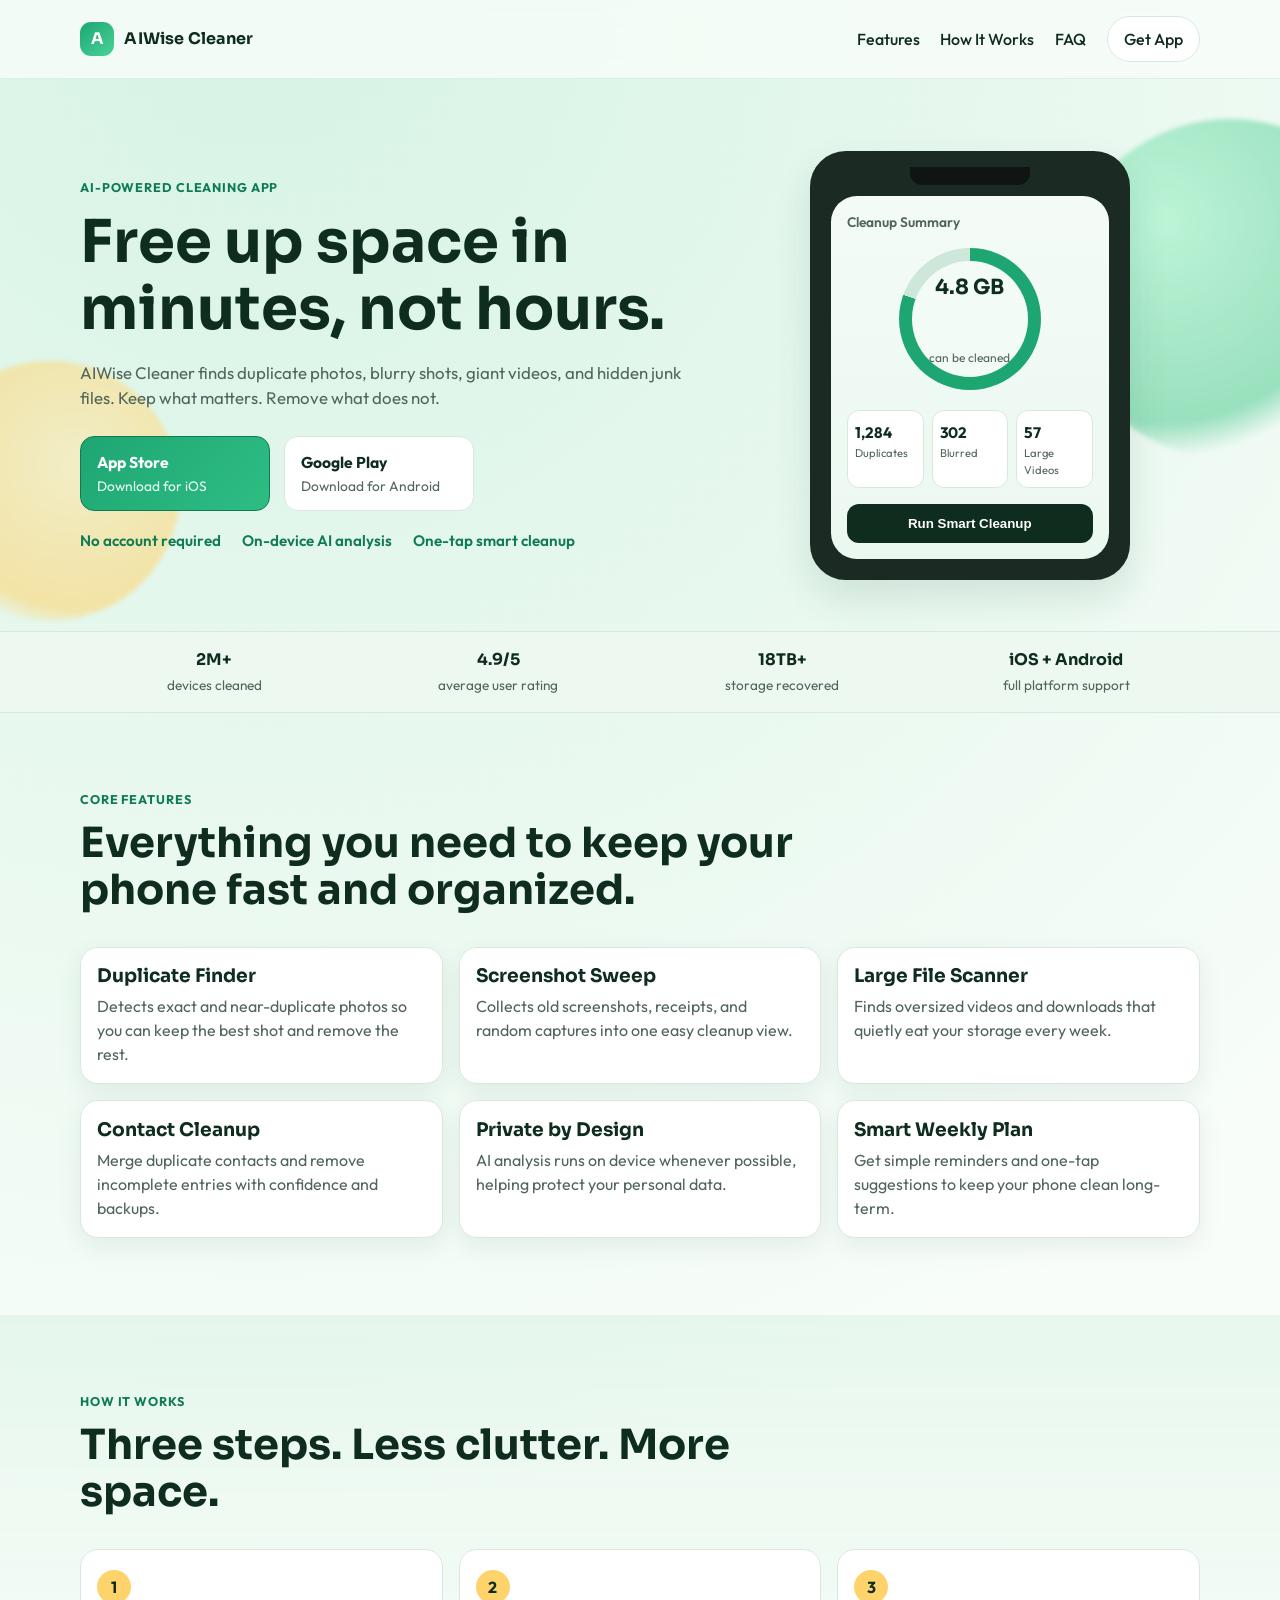
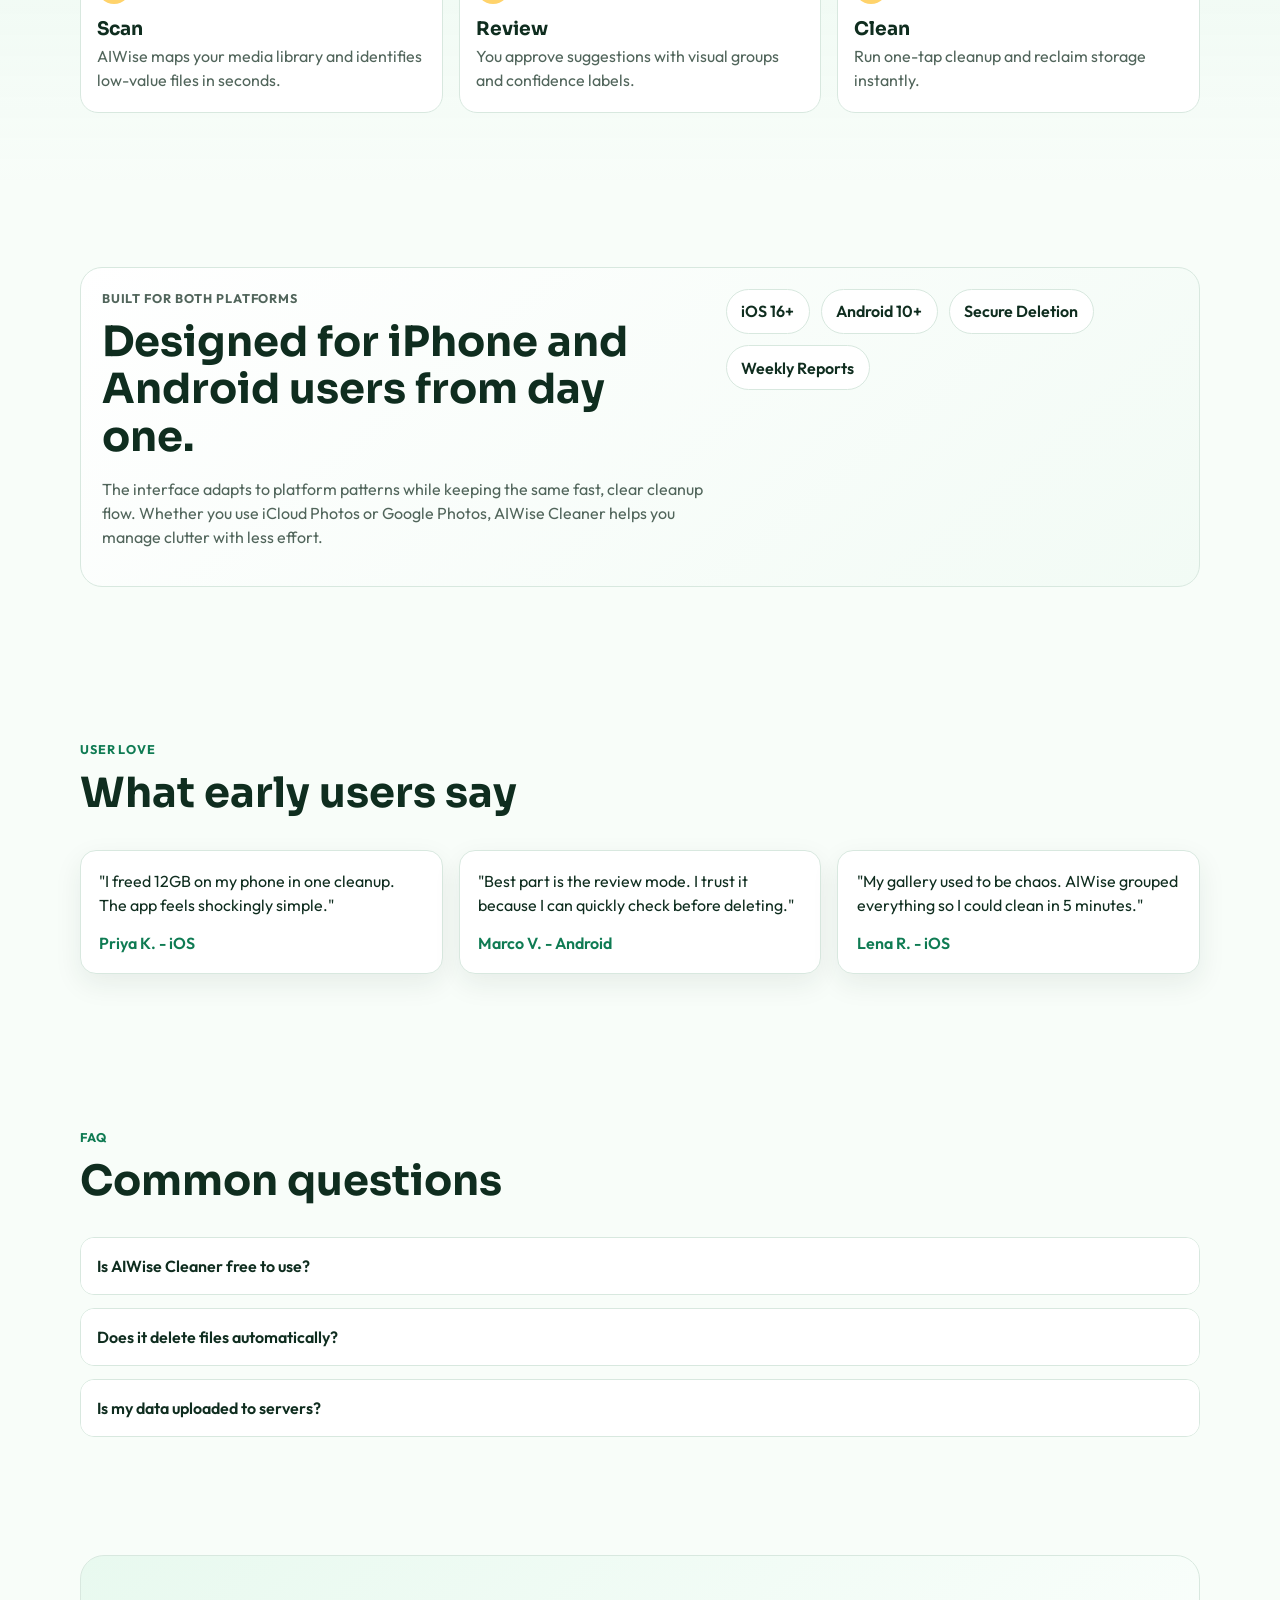
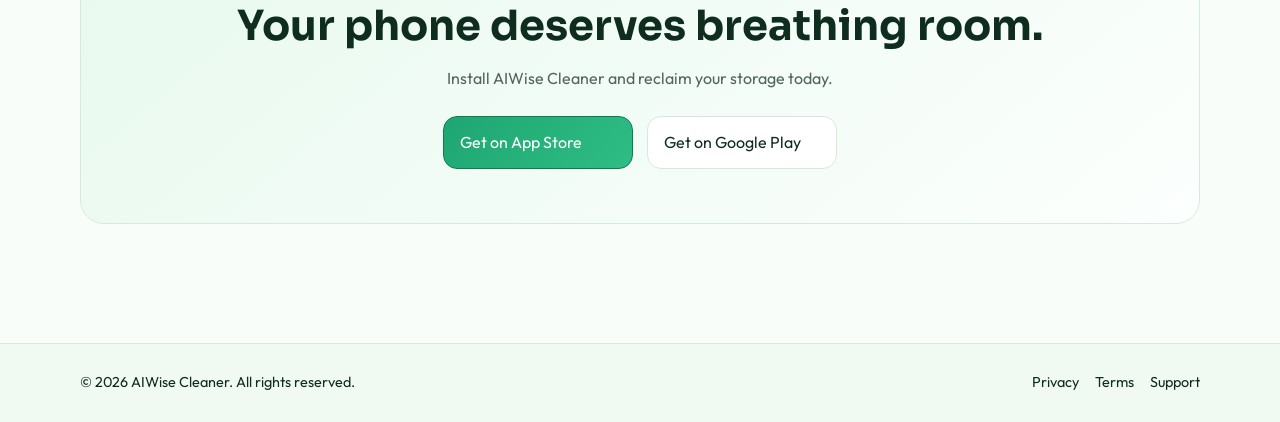
==== AIWiseCleaner/index.html @ 93de1e72 "Create path index.html" ====
<!doctype html>
<html lang="en">
  <head>
    <meta charset="UTF-8" />
    <meta name="viewport" content="width=device-width, initial-scale=1.0" />
    <title>AIWise Cleaner | Smart Phone Cleanup for iOS and Android</title>
    <meta
      name="description"
      content="AIWise Cleaner removes duplicates, clears junk, and organizes your gallery with private on-device AI for iOS and Android."
    />
    <meta property="og:title" content="AIWise Cleaner" />
    <meta
      property="og:description"
      content="Smart, private, one-tap cleanup for iOS and Android."
    />
    <meta property="og:type" content="website" />
    <link rel="preconnect" href="https://fonts.googleapis.com" />
    <link rel="preconnect" href="https://fonts.gstatic.com" crossorigin />
    <link
      href="https://fonts.googleapis.com/css2?family=Outfit:wght@300;400;500;600;700;800&family=Sora:wght@500;600;700&display=swap"
      rel="stylesheet"
    />
    <link rel="stylesheet" href="../styles.css" />
  </head>
  <body>
    <div class="page-noise"></div>

    <header class="site-header">
      <div class="container nav-wrap">
        <a class="brand" href="#home" aria-label="AIWise Cleaner home">
          <span class="brand-mark">A</span>
          <span class="brand-text">AIWise Cleaner</span>
        </a>

        <button class="menu-toggle" aria-expanded="false" aria-controls="site-nav">
          <span></span>
          <span></span>
          <span></span>
        </button>

        <nav id="site-nav" class="site-nav">
          <a href="#features">Features</a>
          <a href="#how">How It Works</a>
          <a href="#faq">FAQ</a>
          <a class="nav-cta" href="#download">Get App</a>
        </nav>
      </div>
    </header>

    <main id="home">
      <section class="hero">
        <div class="hero-bg-shape hero-bg-shape-1"></div>
        <div class="hero-bg-shape hero-bg-shape-2"></div>

        <div class="container hero-grid">
          <div class="hero-copy reveal">
            <p class="eyebrow">AI-POWERED CLEANING APP</p>
            <h1>Free up space in minutes, not hours.</h1>
            <p class="hero-sub">
              AIWise Cleaner finds duplicate photos, blurry shots, giant videos, and hidden junk files.
              Keep what matters. Remove what does not.
            </p>
            <div class="hero-actions" id="download">
              <a class="store-badge primary" href="#" aria-label="Download AIWise Cleaner on the App Store">
                <strong>App Store</strong>
                <span>Download for iOS</span>
              </a>
              <a class="store-badge" href="#" aria-label="Get AIWise Cleaner on Google Play">
                <strong>Google Play</strong>
                <span>Download for Android</span>
              </a>
            </div>
            <ul class="quick-points">
              <li>No account required</li>
              <li>On-device AI analysis</li>
              <li>One-tap smart cleanup</li>
            </ul>
          </div>

          <div class="hero-panel reveal delay-1">
            <div class="phone-mock">
              <div class="phone-notch"></div>
              <div class="phone-screen">
                <p class="screen-title">Cleanup Summary</p>
                <div class="meter-wrap">
                  <div class="meter-ring">
                    <span>4.8 GB</span>
                    <small>can be cleaned</small>
                  </div>
                </div>
                <div class="screen-stats">
                  <div>
                    <strong>1,284</strong>
                    <span>Duplicates</span>
                  </div>
                  <div>
                    <strong>302</strong>
                    <span>Blurred</span>
                  </div>
                  <div>
                    <strong>57</strong>
                    <span>Large Videos</span>
                  </div>
                </div>
                <button class="screen-button">Run Smart Cleanup</button>
              </div>
            </div>
          </div>
        </div>
      </section>

      <section class="proof strip reveal">
        <div class="container proof-grid">
          <article>
            <strong>2M+</strong>
            <span>devices cleaned</span>
          </article>
          <article>
            <strong>4.9/5</strong>
            <span>average user rating</span>
          </article>
          <article>
            <strong>18TB+</strong>
            <span>storage recovered</span>
          </article>
          <article>
            <strong>iOS + Android</strong>
            <span>full platform support</span>
          </article>
        </div>
      </section>

      <section class="features section" id="features">
        <div class="container">
          <div class="section-head reveal">
            <p class="eyebrow">CORE FEATURES</p>
            <h2>Everything you need to keep your phone fast and organized.</h2>
          </div>

          <div class="feature-grid">
            <article class="feature-card reveal">
              <h3>Duplicate Finder</h3>
              <p>Detects exact and near-duplicate photos so you can keep the best shot and remove the rest.</p>
            </article>
            <article class="feature-card reveal delay-1">
              <h3>Screenshot Sweep</h3>
              <p>Collects old screenshots, receipts, and random captures into one easy cleanup view.</p>
            </article>
            <article class="feature-card reveal delay-2">
              <h3>Large File Scanner</h3>
              <p>Finds oversized videos and downloads that quietly eat your storage every week.</p>
            </article>
            <article class="feature-card reveal">
              <h3>Contact Cleanup</h3>
              <p>Merge duplicate contacts and remove incomplete entries with confidence and backups.</p>
            </article>
            <article class="feature-card reveal delay-1">
              <h3>Private by Design</h3>
              <p>AI analysis runs on device whenever possible, helping protect your personal data.</p>
            </article>
            <article class="feature-card reveal delay-2">
              <h3>Smart Weekly Plan</h3>
              <p>Get simple reminders and one-tap suggestions to keep your phone clean long-term.</p>
            </article>
          </div>
        </div>
      </section>

      <section class="how section" id="how">
        <div class="container">
          <div class="section-head reveal">
            <p class="eyebrow">HOW IT WORKS</p>
            <h2>Three steps. Less clutter. More space.</h2>
          </div>

          <div class="steps">
            <article class="step reveal">
              <span class="step-num">1</span>
              <h3>Scan</h3>
              <p>AIWise maps your media library and identifies low-value files in seconds.</p>
            </article>
            <article class="step reveal delay-1">
              <span class="step-num">2</span>
              <h3>Review</h3>
              <p>You approve suggestions with visual groups and confidence labels.</p>
            </article>
            <article class="step reveal delay-2">
              <span class="step-num">3</span>
              <h3>Clean</h3>
              <p>Run one-tap cleanup and reclaim storage instantly.</p>
            </article>
          </div>
        </div>
      </section>

      <section class="platform section">
        <div class="container platform-wrap reveal">
          <div>
            <p class="eyebrow">BUILT FOR BOTH PLATFORMS</p>
            <h2>Designed for iPhone and Android users from day one.</h2>
            <p>
              The interface adapts to platform patterns while keeping the same fast, clear cleanup flow.
              Whether you use iCloud Photos or Google Photos, AIWise Cleaner helps you manage clutter with less effort.
            </p>
          </div>
          <div class="platform-chips">
            <span>iOS 16+</span>
            <span>Android 10+</span>
            <span>Secure Deletion</span>
            <span>Weekly Reports</span>
          </div>
        </div>
      </section>

      <section class="testimonials section">
        <div class="container">
          <div class="section-head reveal">
            <p class="eyebrow">USER LOVE</p>
            <h2>What early users say</h2>
          </div>

          <div class="quote-grid">
            <blockquote class="quote reveal">
              "I freed 12GB on my phone in one cleanup. The app feels shockingly simple."
              <cite>Priya K. - iOS</cite>
            </blockquote>
            <blockquote class="quote reveal delay-1">
              "Best part is the review mode. I trust it because I can quickly check before deleting."
              <cite>Marco V. - Android</cite>
            </blockquote>
            <blockquote class="quote reveal delay-2">
              "My gallery used to be chaos. AIWise grouped everything so I could clean in 5 minutes."
              <cite>Lena R. - iOS</cite>
            </blockquote>
          </div>
        </div>
      </section>

      <section class="faq section" id="faq">
        <div class="container">
          <div class="section-head reveal">
            <p class="eyebrow">FAQ</p>
            <h2>Common questions</h2>
          </div>

          <div class="faq-list">
            <article class="faq-item reveal">
              <button class="faq-question" aria-expanded="false">
                Is AIWise Cleaner free to use?
              </button>
              <div class="faq-answer">
                <p>
                  Yes. Core cleanup tools are free. Advanced automation and weekly reports can be offered as premium features.
                </p>
              </div>
            </article>

            <article class="faq-item reveal delay-1">
              <button class="faq-question" aria-expanded="false">
                Does it delete files automatically?
              </button>
              <div class="faq-answer">
                <p>
                  No. You always review suggestions first, then confirm what to remove.
                </p>
              </div>
            </article>

            <article class="faq-item reveal delay-2">
              <button class="faq-question" aria-expanded="false">
                Is my data uploaded to servers?
              </button>
              <div class="faq-answer">
                <p>
                  AIWise Cleaner prioritizes on-device analysis and minimal data transfer wherever possible.
                </p>
              </div>
            </article>
          </div>
        </div>
      </section>

      <section class="final-cta section">
        <div class="container cta-wrap reveal">
          <h2>Your phone deserves breathing room.</h2>
          <p>Install AIWise Cleaner and reclaim your storage today.</p>
          <div class="hero-actions">
            <a class="store-badge primary" href="#">Get on App Store</a>
            <a class="store-badge" href="#">Get on Google Play</a>
          </div>
        </div>
      </section>
    </main>

    <footer class="site-footer">
      <div class="container footer-wrap">
        <span>© <span id="year"></span> AIWise Cleaner. All rights reserved.</span>
        <nav>
          <a href="#">Privacy</a>
          <a href="#">Terms</a>
          <a href="#faq">Support</a>
        </nav>
      </div>
    </footer>

    <script src="../script.js"></script>
  </body>
</html>
---- styles.css ----
:root {
  --bg: #f8fdf9;
  --bg-soft: #edf8f1;
  --ink: #0f2d1f;
  --muted: #51655b;
  --brand: #1ea672;
  --brand-dark: #0f7b53;
  --accent: #ffd36b;
  --line: #d8e8df;
  --card: #ffffff;
  --shadow: 0 18px 38px rgba(19, 72, 48, 0.12);
}

* {
  box-sizing: border-box;
}

html,
body {
  margin: 0;
  padding: 0;
}

body {
  font-family: "Outfit", -apple-system, BlinkMacSystemFont, "Segoe UI", sans-serif;
  background: radial-gradient(circle at 20% 0%, #d6f3e4 0%, var(--bg) 40%), var(--bg);
  color: var(--ink);
  line-height: 1.5;
}

.page-noise {
  position: fixed;
  inset: 0;
  background-image: linear-gradient(rgba(255, 255, 255, 0.3) 1px, transparent 1px),
    linear-gradient(90deg, rgba(255, 255, 255, 0.3) 1px, transparent 1px);
  background-size: 24px 24px;
  pointer-events: none;
  opacity: 0.28;
  z-index: -2;
}

.container {
  width: min(1120px, 92vw);
  margin: 0 auto;
}

.site-header {
  position: sticky;
  top: 0;
  z-index: 20;
  backdrop-filter: blur(10px);
  background: rgba(248, 253, 249, 0.82);
  border-bottom: 1px solid rgba(30, 166, 114, 0.12);
}

.nav-wrap {
  display: flex;
  align-items: center;
  justify-content: space-between;
  min-height: 78px;
}

.brand {
  display: inline-flex;
  align-items: center;
  gap: 0.65rem;
  color: var(--ink);
  text-decoration: none;
  font-family: "Sora", sans-serif;
}

.brand-mark {
  display: grid;
  place-items: center;
  width: 34px;
  height: 34px;
  border-radius: 11px;
  background: linear-gradient(140deg, var(--brand), #49d297);
  color: #fff;
  font-weight: 700;
}

.brand-text {
  font-weight: 700;
  letter-spacing: 0.01em;
}

.site-nav {
  display: flex;
  align-items: center;
  gap: 1.3rem;
}

.site-nav a {
  color: var(--ink);
  text-decoration: none;
  font-weight: 500;
}

.site-nav .nav-cta {
  padding: 0.65rem 1rem;
  border-radius: 999px;
  border: 1px solid var(--line);
  background: #fff;
}

.menu-toggle {
  display: none;
  width: 44px;
  height: 44px;
  border: 1px solid var(--line);
  border-radius: 12px;
  background: #fff;
  align-items: center;
  justify-content: center;
  gap: 4px;
  flex-direction: column;
}

.menu-toggle span {
  width: 18px;
  height: 2px;
  background: var(--ink);
}

.hero {
  position: relative;
  padding: 4.5rem 0 3.2rem;
  overflow: clip;
}

.hero-bg-shape {
  position: absolute;
  border-radius: 999px;
  filter: blur(2px);
}

.hero-bg-shape-1 {
  width: 340px;
  height: 340px;
  right: -120px;
  top: 40px;
  background: radial-gradient(circle at 30% 30%, #9df0c6 0, #61cf9b 60%, transparent 70%);
  opacity: 0.6;
}

.hero-bg-shape-2 {
  width: 260px;
  height: 260px;
  left: -80px;
  bottom: 10px;
  background: radial-gradient(circle at 60% 40%, #ffe7aa 0, #ffd36b 65%, transparent 76%);
  opacity: 0.55;
}

.hero-grid {
  display: grid;
  gap: 2.3rem;
  grid-template-columns: 1.15fr 0.85fr;
  align-items: center;
}

.eyebrow {
  margin: 0;
  color: var(--brand-dark);
  font-weight: 700;
  letter-spacing: 0.07em;
  font-size: 0.79rem;
}

h1,
h2,
h3 {
  font-family: "Sora", sans-serif;
  line-height: 1.14;
}

h1 {
  margin: 0.75rem 0 1rem;
  font-size: clamp(2rem, 5.2vw, 3.7rem);
}

h2 {
  margin: 0.7rem 0;
  font-size: clamp(1.6rem, 3.6vw, 2.6rem);
}

.hero-sub {
  color: var(--muted);
  max-width: 58ch;
  font-size: 1.05rem;
}

.hero-actions {
  display: flex;
  flex-wrap: wrap;
  gap: 0.85rem;
  margin: 1.6rem 0 1.2rem;
}

.store-badge {
  display: inline-flex;
  flex-direction: column;
  align-items: flex-start;
  gap: 0.1rem;
  text-decoration: none;
  color: var(--ink);
  background: #fff;
  border: 1px solid var(--line);
  border-radius: 14px;
  padding: 0.85rem 1rem;
  min-width: 190px;
  transition: transform 0.25s ease, box-shadow 0.25s ease;
}

.store-badge strong {
  font-size: 0.98rem;
}

.store-badge span {
  font-size: 0.86rem;
  color: var(--muted);
}

.store-badge.primary {
  border-color: var(--brand-dark);
  background: linear-gradient(130deg, var(--brand), #2fbd84);
  color: #fff;
}

.store-badge.primary span {
  color: #e9fff4;
}

.store-badge:hover {
  transform: translateY(-2px);
  box-shadow: var(--shadow);
}

.quick-points {
  display: flex;
  flex-wrap: wrap;
  gap: 0.8rem 1.3rem;
  margin: 0;
  padding: 0;
  list-style: none;
  color: var(--brand-dark);
  font-weight: 600;
  font-size: 0.95rem;
}

.phone-mock {
  margin-inline: auto;
  width: min(320px, 80vw);
  border: 10px solid #1b2a23;
  background: #1b2a23;
  border-radius: 36px;
  box-shadow: var(--shadow);
}

.phone-notch {
  width: 40%;
  height: 18px;
  margin: 0.35rem auto 0;
  border-radius: 0 0 12px 12px;
  background: #0f1512;
}

.phone-screen {
  margin: 0.7rem;
  border-radius: 26px;
  background: linear-gradient(180deg, #f4fbf7 0%, #ebf8f0 100%);
  padding: 1rem;
}

.screen-title {
  margin: 0;
  color: var(--muted);
  font-weight: 600;
  font-size: 0.86rem;
}

.meter-wrap {
  display: grid;
  place-items: center;
  margin: 1rem 0 1.25rem;
}

.meter-ring {
  display: grid;
  place-items: center;
  width: 142px;
  height: 142px;
  border-radius: 50%;
  background: conic-gradient(var(--brand) 0 290deg, #cde8da 290deg 360deg);
  position: relative;
  text-align: center;
}

.meter-ring::before {
  content: "";
  position: absolute;
  inset: 13px;
  border-radius: 50%;
  background: #f3fbf7;
}

.meter-ring span,
.meter-ring small {
  position: relative;
  z-index: 2;
}

.meter-ring span {
  font-family: "Sora", sans-serif;
  font-size: 1.3rem;
  font-weight: 700;
}

.meter-ring small {
  color: var(--muted);
  font-size: 0.75rem;
}

.screen-stats {
  display: grid;
  grid-template-columns: repeat(3, 1fr);
  gap: 0.5rem;
  margin-bottom: 0.95rem;
}

.screen-stats div {
  background: #fff;
  border: 1px solid var(--line);
  border-radius: 12px;
  padding: 0.55rem 0.45rem;
}

.screen-stats strong {
  font-size: 0.95rem;
}

.screen-stats span {
  display: block;
  font-size: 0.7rem;
  color: var(--muted);
}

.screen-button {
  width: 100%;
  border: none;
  border-radius: 12px;
  padding: 0.75rem 0.9rem;
  background: var(--ink);
  color: #fff;
  font-weight: 600;
}

.strip {
  border-top: 1px solid var(--line);
  border-bottom: 1px solid var(--line);
  background: var(--bg-soft);
}

.proof-grid {
  display: grid;
  grid-template-columns: repeat(4, 1fr);
  gap: 1rem;
  padding: 1rem 0;
}

.proof-grid article {
  text-align: center;
}

.proof-grid strong {
  display: block;
  font-family: "Sora", sans-serif;
}

.proof-grid span {
  font-size: 0.85rem;
  color: var(--muted);
}

.section {
  padding: 4.8rem 0;
}

.section-head {
  max-width: 760px;
  margin-bottom: 2rem;
}

.section-head h2 {
  margin-bottom: 0;
}

.feature-grid {
  display: grid;
  grid-template-columns: repeat(3, 1fr);
  gap: 1rem;
}

.feature-card {
  background: var(--card);
  border: 1px solid var(--line);
  border-radius: 18px;
  padding: 1.1rem 1rem;
  box-shadow: 0 8px 24px rgba(30, 70, 49, 0.08);
}

.feature-card h3 {
  margin: 0 0 0.45rem;
}

.feature-card p {
  margin: 0;
  color: var(--muted);
}

.how {
  background: linear-gradient(180deg, rgba(77, 196, 138, 0.09), rgba(255, 255, 255, 0));
}

.steps {
  display: grid;
  grid-template-columns: repeat(3, 1fr);
  gap: 1rem;
}

.step {
  background: #fff;
  border: 1px solid var(--line);
  border-radius: 18px;
  padding: 1.25rem 1rem;
}

.step-num {
  display: inline-grid;
  place-items: center;
  width: 34px;
  height: 34px;
  border-radius: 50%;
  background: var(--accent);
  font-weight: 700;
}

.step h3 {
  margin: 0.9rem 0 0.3rem;
}

.step p {
  margin: 0;
  color: var(--muted);
}

.platform-wrap {
  display: grid;
  grid-template-columns: 1fr 0.75fr;
  gap: 1.3rem;
  padding: 1.3rem;
  border: 1px solid var(--line);
  border-radius: 22px;
  background: linear-gradient(140deg, #ffffff 0%, #f2fbf5 100%);
}

.platform-wrap p {
  color: var(--muted);
}

.platform-chips {
  display: flex;
  flex-wrap: wrap;
  align-content: flex-start;
  gap: 0.7rem;
}

.platform-chips span {
  padding: 0.6rem 0.9rem;
  border-radius: 999px;
  border: 1px solid var(--line);
  background: #fff;
  font-weight: 600;
}

.quote-grid {
  display: grid;
  grid-template-columns: repeat(3, 1fr);
  gap: 1rem;
}

.quote {
  margin: 0;
  padding: 1.15rem;
  border-radius: 16px;
  border: 1px solid var(--line);
  background: #fff;
  box-shadow: 0 10px 28px rgba(20, 50, 34, 0.08);
}

.quote cite {
  display: block;
  margin-top: 0.85rem;
  font-style: normal;
  color: var(--brand-dark);
  font-weight: 600;
}

.faq-list {
  display: grid;
  gap: 0.8rem;
}

.faq-item {
  border: 1px solid var(--line);
  border-radius: 14px;
  background: #fff;
  overflow: hidden;
}

.faq-question {
  width: 100%;
  text-align: left;
  border: none;
  background: #fff;
  padding: 1rem;
  font: inherit;
  font-weight: 600;
  color: var(--ink);
  cursor: pointer;
}

.faq-answer {
  max-height: 0;
  overflow: hidden;
  transition: max-height 0.32s ease;
}

.faq-answer p {
  margin: 0;
  padding: 0 1rem 1rem;
  color: var(--muted);
}

.faq-item.open .faq-answer {
  max-height: 160px;
}

.final-cta {
  padding-top: 2.6rem;
}

.cta-wrap {
  text-align: center;
  border: 1px solid var(--line);
  border-radius: 24px;
  background: linear-gradient(140deg, #e8f9ef, #fcfffd);
  padding: 2.2rem 1rem;
}

.cta-wrap p {
  color: var(--muted);
}

.cta-wrap .hero-actions {
  justify-content: center;
}

.site-footer {
  margin-top: 2.6rem;
  border-top: 1px solid var(--line);
  background: #f0faf3;
}

.footer-wrap {
  min-height: 78px;
  display: flex;
  justify-content: space-between;
  align-items: center;
  gap: 1rem;
  font-size: 0.9rem;
}

.footer-wrap nav {
  display: inline-flex;
  gap: 1rem;
}

.footer-wrap a {
  text-decoration: none;
  color: var(--ink);
}

.reveal {
  opacity: 0;
  transform: translateY(20px);
  transition: opacity 0.6s ease, transform 0.6s ease;
}

.reveal.visible {
  opacity: 1;
  transform: translateY(0);
}

.delay-1 {
  transition-delay: 0.08s;
}

.delay-2 {
  transition-delay: 0.16s;
}

@media (max-width: 960px) {
  .hero-grid,
  .platform-wrap {
    grid-template-columns: 1fr;
  }

  .feature-grid,
  .steps,
  .quote-grid,
  .proof-grid {
    grid-template-columns: repeat(2, 1fr);
  }
}

@media (max-width: 760px) {
  .menu-toggle {
    display: inline-flex;
  }

  .site-nav {
    position: absolute;
    right: 4vw;
    top: 74px;
    width: min(260px, 90vw);
    display: none;
    flex-direction: column;
    align-items: stretch;
    gap: 0.25rem;
    padding: 0.55rem;
    background: #fff;
    border: 1px solid var(--line);
    border-radius: 14px;
    box-shadow: var(--shadow);
  }

  .site-nav.open {
    display: flex;
  }

  .site-nav a {
    padding: 0.65rem 0.75rem;
    border-radius: 10px;
  }

  .site-nav a:hover {
    background: var(--bg-soft);
  }

  .hero {
    padding-top: 3rem;
  }

  .feature-grid,
  .steps,
  .quote-grid,
  .proof-grid {
    grid-template-columns: 1fr;
  }

  .section {
    padding: 3.7rem 0;
  }

  .footer-wrap {
    flex-direction: column;
    justify-content: center;
    text-align: center;
    padding: 0.9rem 0;
  }
}
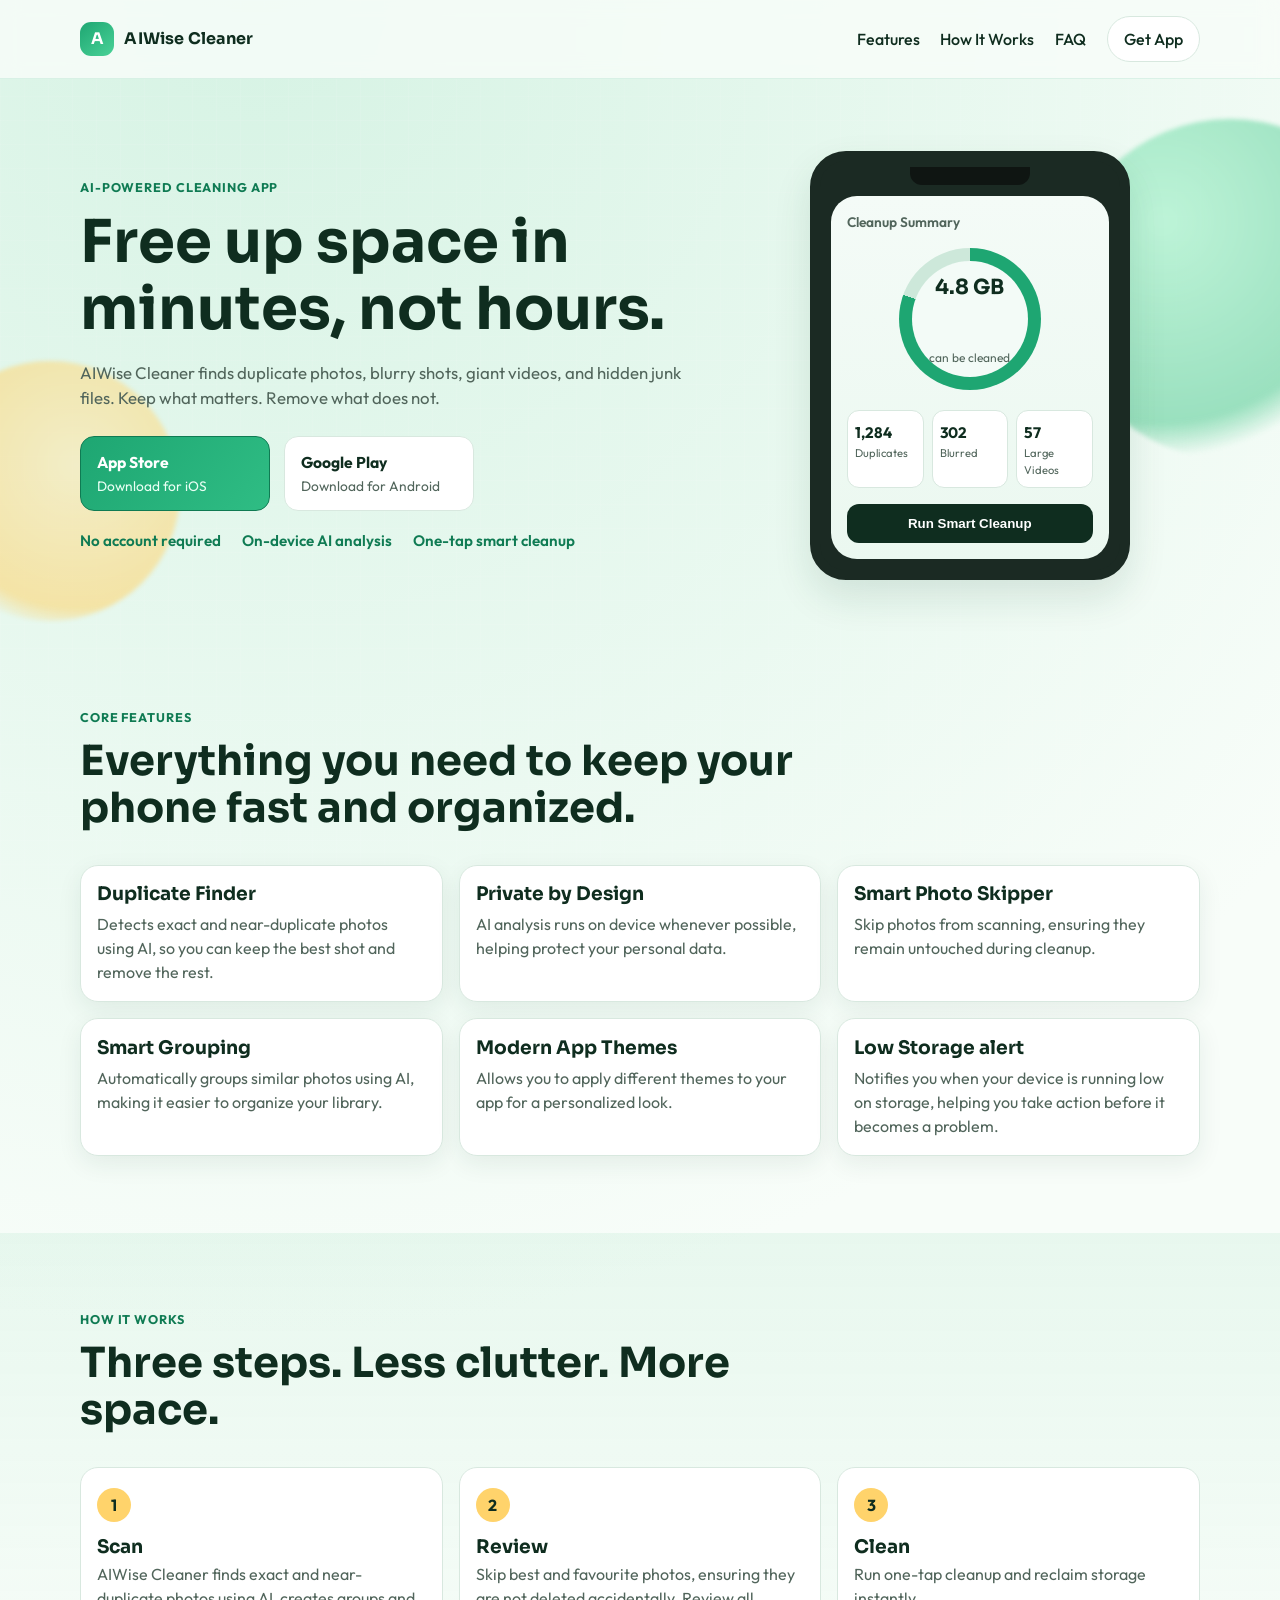
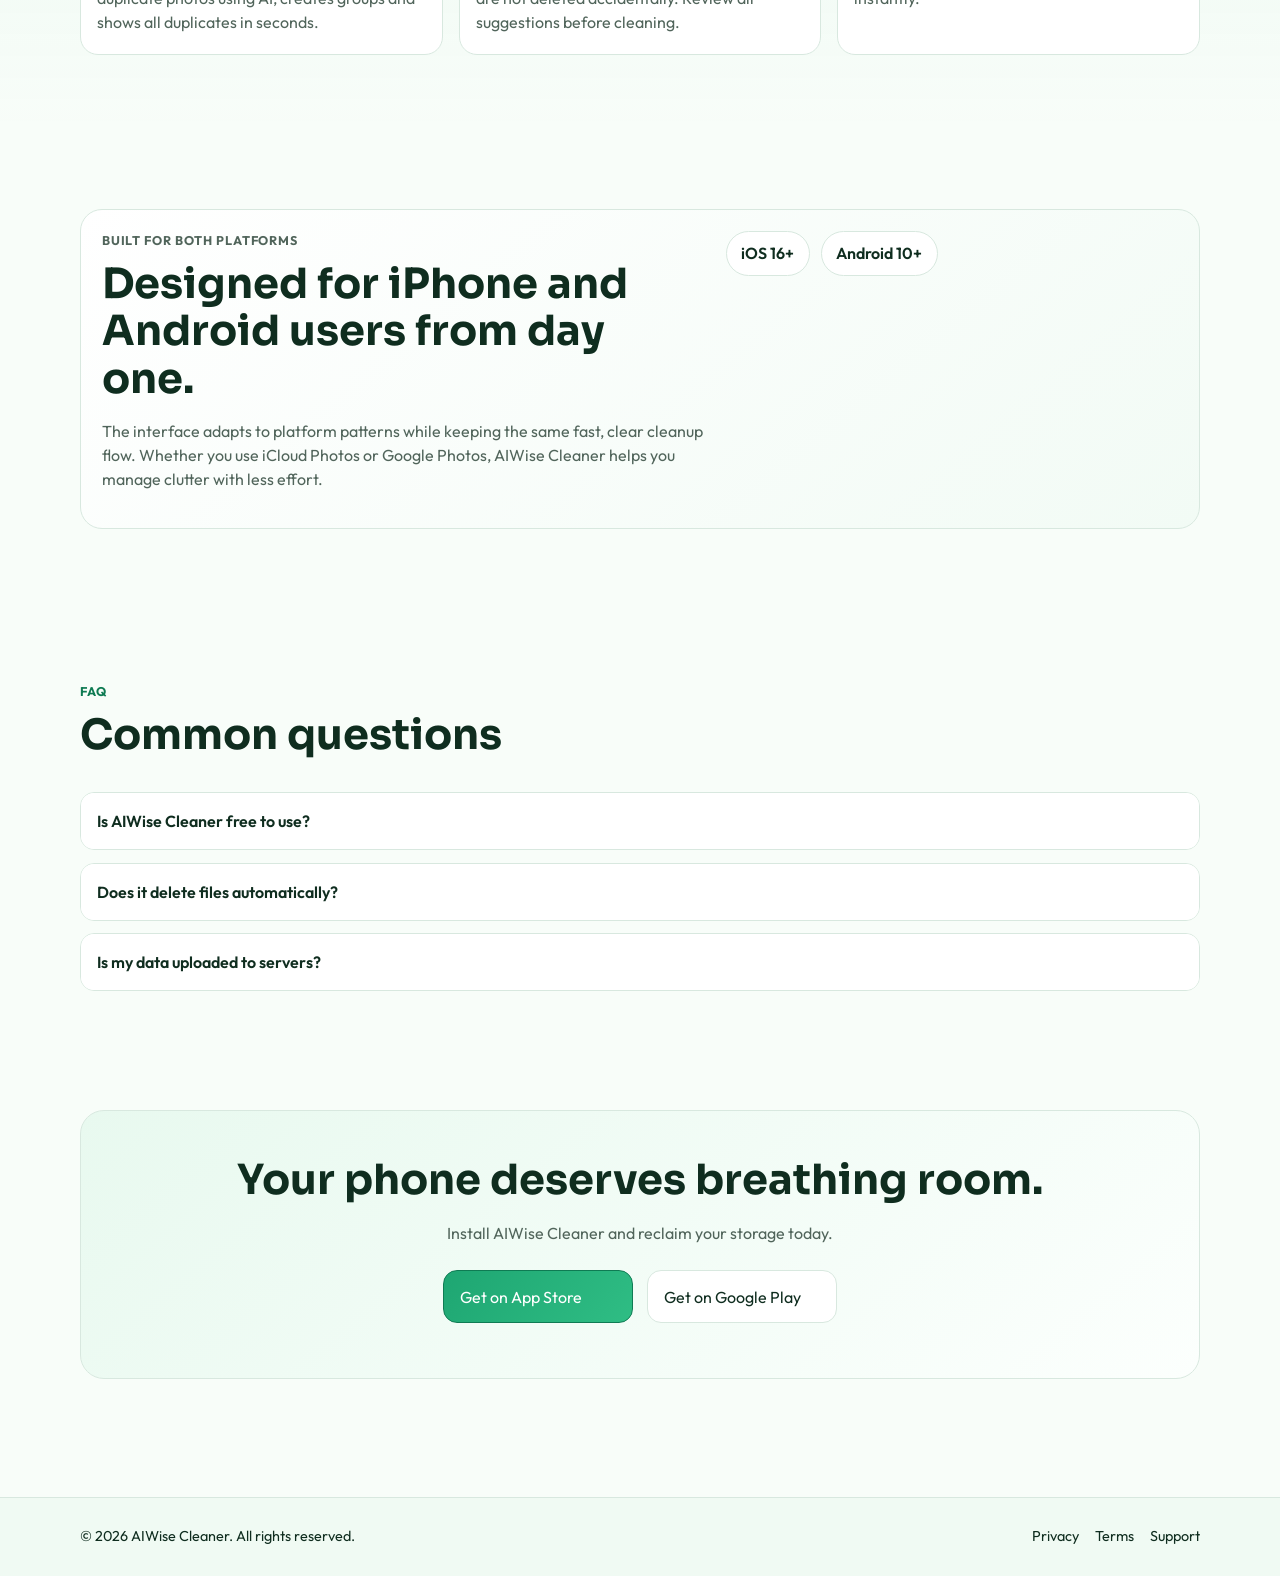
==== commit 9b7925a5: "Update index.html" ====
--- a/AIWiseCleaner/index.html
+++ b/AIWiseCleaner/index.html
@@ -109,7 +109,7 @@
         </div>
       </section>
 
-      <section class="proof strip reveal">
+      <section class="proof strip reveal" hidden="true">
         <div class="container proof-grid">
           <article>
             <strong>2M+</strong>
@@ -140,17 +140,17 @@
           <div class="feature-grid">
             <article class="feature-card reveal">
               <h3>Duplicate Finder</h3>
-              <p>Detects exact and near-duplicate photos so you can keep the best shot and remove the rest.</p>
-            </article>
-            <article class="feature-card reveal delay-1">
+              <p>Detects exact and near-duplicate photos using AI, so you can keep the best shot and remove the rest.</p>
+            </article>
+            <article class="feature-card reveal delay-1" hidden="true">
               <h3>Screenshot Sweep</h3>
               <p>Collects old screenshots, receipts, and random captures into one easy cleanup view.</p>
             </article>
-            <article class="feature-card reveal delay-2">
+            <article class="feature-card reveal delay-2" hidden="true">
               <h3>Large File Scanner</h3>
               <p>Finds oversized videos and downloads that quietly eat your storage every week.</p>
             </article>
-            <article class="feature-card reveal">
+            <article class="feature-card reveal" hidden="true">
               <h3>Contact Cleanup</h3>
               <p>Merge duplicate contacts and remove incomplete entries with confidence and backups.</p>
             </article>
@@ -159,8 +159,22 @@
               <p>AI analysis runs on device whenever possible, helping protect your personal data.</p>
             </article>
             <article class="feature-card reveal delay-2">
-              <h3>Smart Weekly Plan</h3>
-              <p>Get simple reminders and one-tap suggestions to keep your phone clean long-term.</p>
+              <h3>Smart Photo Skipper</h3>
+              <p>Skip photos from scanning, ensuring they remain untouched during cleanup.</p>
+            </article>
+            <article class="feature-card reveal delay-2">
+              <h3>Smart Grouping</h3>
+              <p>Automatically groups similar photos using AI, making it easier to organize your library.</p>
+            </article>
+
+            <article class="feature-card reveal delay-2">
+              <h3>Modern App Themes</h3>
+              <p>Allows you to apply different themes to your app for a personalized look.</p>
+            </article>
+
+            <article class="feature-card reveal delay-2">
+              <h3>Low Storage alert</h3>
+              <p>Notifies you when your device is running low on storage, helping you take action before it becomes a problem.</p>
             </article>
           </div>
         </div>
@@ -177,12 +191,13 @@
             <article class="step reveal">
               <span class="step-num">1</span>
               <h3>Scan</h3>
-              <p>AIWise maps your media library and identifies low-value files in seconds.</p>
+              <p>AIWise Cleaner finds exact and near-duplicate photos using AI, creates groups and shows all duplicates in seconds.</p>
             </article>
             <article class="step reveal delay-1">
               <span class="step-num">2</span>
               <h3>Review</h3>
-              <p>You approve suggestions with visual groups and confidence labels.</p>
+              <p>Skip best and favourite photos, ensuring they are not deleted accidentally. 
+                Review all suggestions before cleaning.</p>
             </article>
             <article class="step reveal delay-2">
               <span class="step-num">3</span>
@@ -206,13 +221,13 @@
           <div class="platform-chips">
             <span>iOS 16+</span>
             <span>Android 10+</span>
-            <span>Secure Deletion</span>
-            <span>Weekly Reports</span>
-          </div>
-        </div>
-      </section>
-
-      <section class="testimonials section">
+            <span hidden="true">Secure Deletion</span>
+            <span hidden="true">Weekly Reports</span>
+          </div>
+        </div>
+      </section>
+
+      <section class="testimonials section" hidden="true">
         <div class="container">
           <div class="section-head reveal">
             <p class="eyebrow">USER LOVE</p>
@@ -250,7 +265,7 @@
               </button>
               <div class="faq-answer">
                 <p>
-                  Yes. Core cleanup tools are free. Advanced automation and weekly reports can be offered as premium features.
+                  Yes. Trial is free, after which a paid subscription is required.
                 </p>
               </div>
             </article>
@@ -272,7 +287,7 @@
               </button>
               <div class="faq-answer">
                 <p>
-                  AIWise Cleaner prioritizes on-device analysis and minimal data transfer wherever possible.
+                  AIWise Cleaner runs purely on-device and no data is uploaded to any servers. Your privacy is our priority.
                 </p>
               </div>
             </article>
@@ -298,7 +313,7 @@
         <nav>
           <a href="#">Privacy</a>
           <a href="#">Terms</a>
-          <a href="#faq">Support</a>
+          <a href="mailto:support@nextstepailabs.com">Support</a>
         </nav>
       </div>
     </footer>
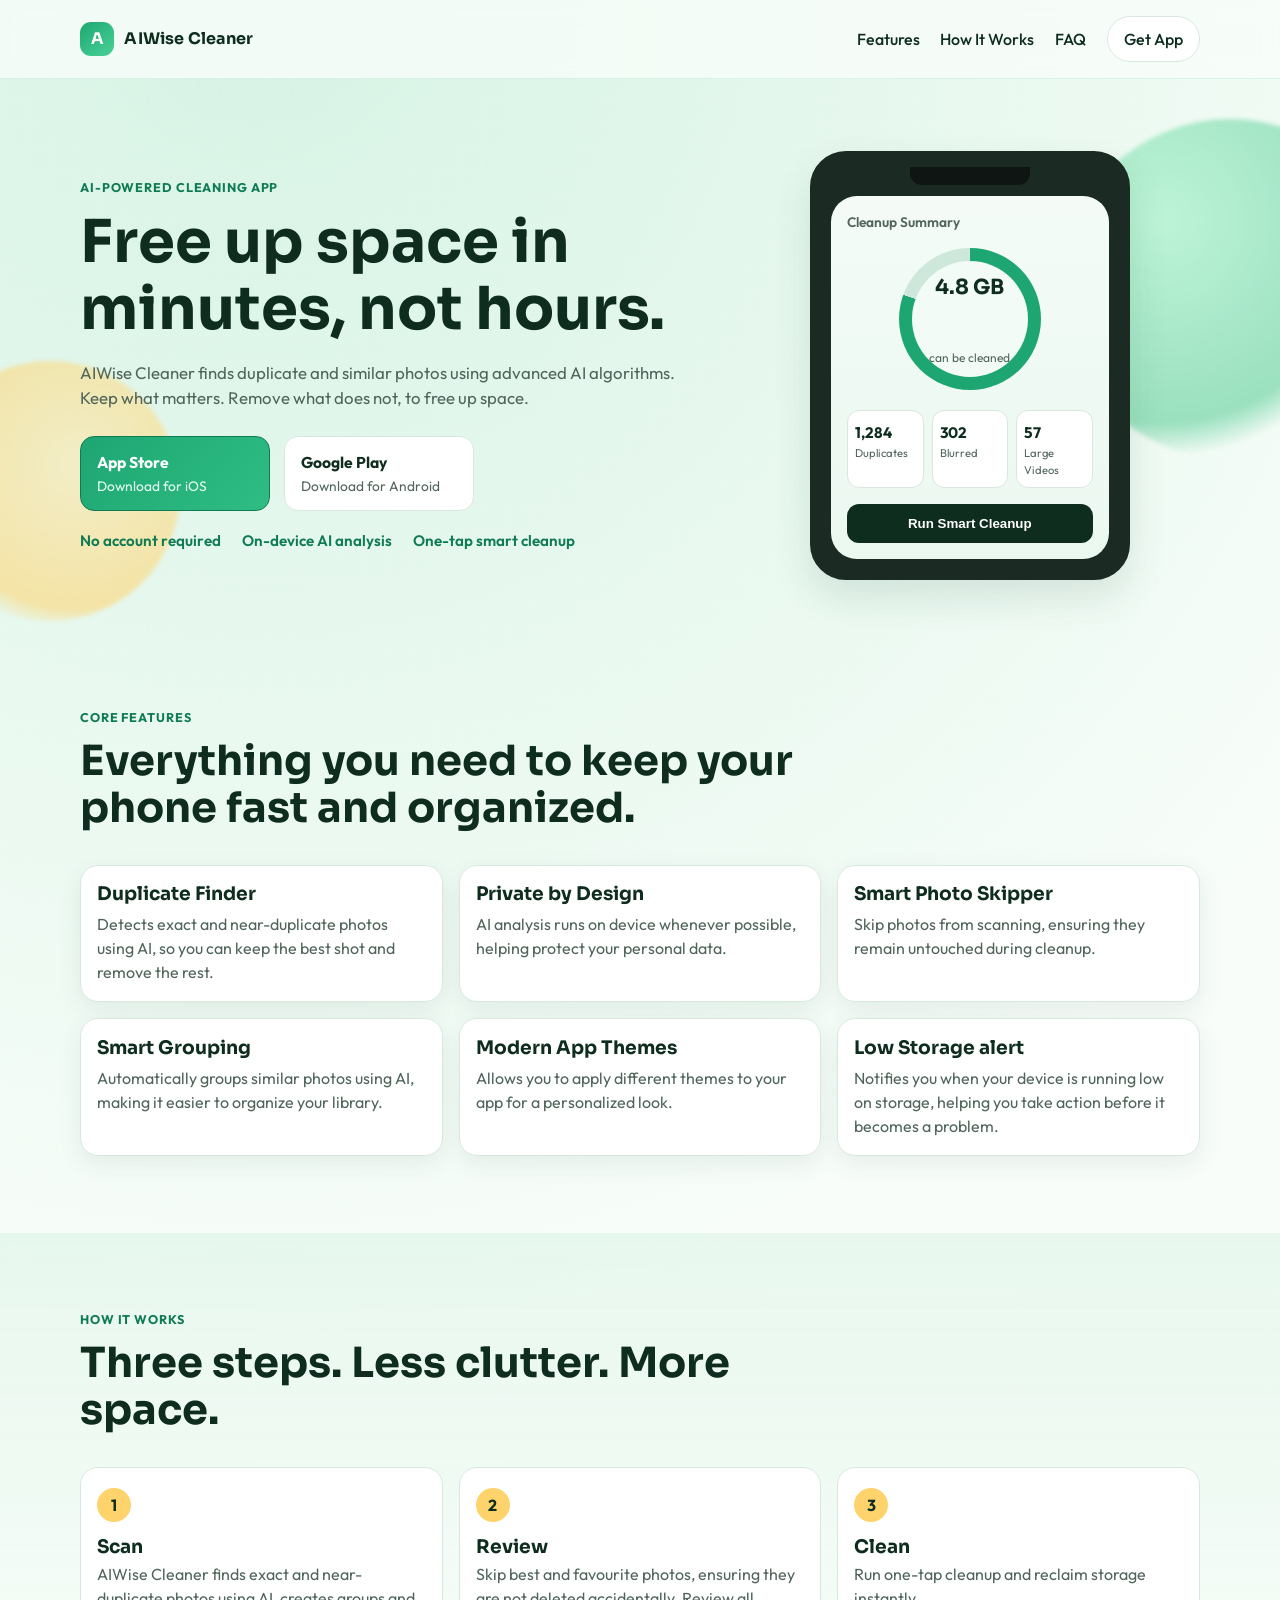
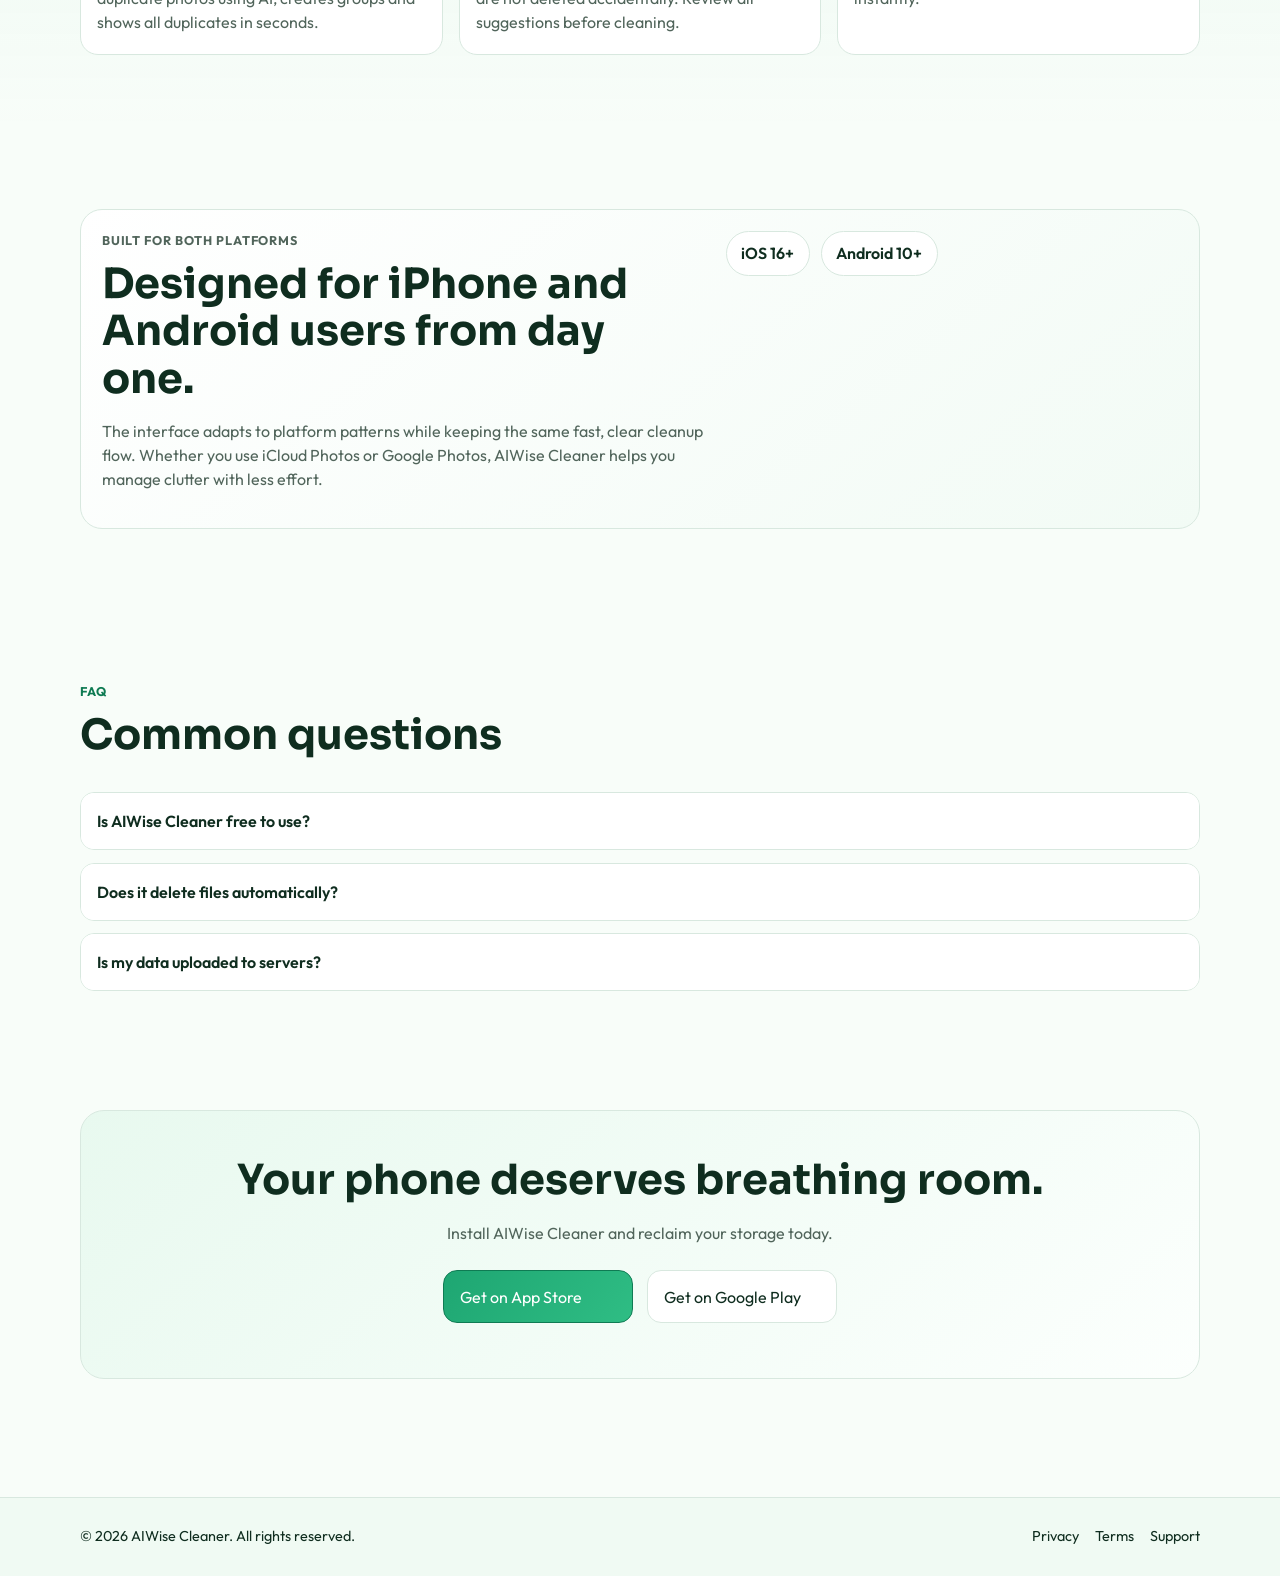
==== commit d64b39d1: "docs: add project architectural and AI model documentation while updating index.html metadata" ====
--- a/AIWiseCleaner/index.html
+++ b/AIWiseCleaner/index.html
@@ -1,323 +1,323 @@
 <!doctype html>
 <html lang="en">
-  <head>
-    <meta charset="UTF-8" />
-    <meta name="viewport" content="width=device-width, initial-scale=1.0" />
-    <title>AIWise Cleaner | Smart Phone Cleanup for iOS and Android</title>
-    <meta
-      name="description"
-      content="AIWise Cleaner removes duplicates, clears junk, and organizes your gallery with private on-device AI for iOS and Android."
-    />
-    <meta property="og:title" content="AIWise Cleaner" />
-    <meta
-      property="og:description"
-      content="Smart, private, one-tap cleanup for iOS and Android."
-    />
-    <meta property="og:type" content="website" />
-    <link rel="preconnect" href="https://fonts.googleapis.com" />
-    <link rel="preconnect" href="https://fonts.gstatic.com" crossorigin />
-    <link
-      href="https://fonts.googleapis.com/css2?family=Outfit:wght@300;400;500;600;700;800&family=Sora:wght@500;600;700&display=swap"
-      rel="stylesheet"
-    />
-    <link rel="stylesheet" href="../styles.css" />
-  </head>
-  <body>
-    <div class="page-noise"></div>
-
-    <header class="site-header">
-      <div class="container nav-wrap">
-        <a class="brand" href="#home" aria-label="AIWise Cleaner home">
-          <span class="brand-mark">A</span>
-          <span class="brand-text">AIWise Cleaner</span>
-        </a>
-
-        <button class="menu-toggle" aria-expanded="false" aria-controls="site-nav">
-          <span></span>
-          <span></span>
-          <span></span>
-        </button>
-
-        <nav id="site-nav" class="site-nav">
-          <a href="#features">Features</a>
-          <a href="#how">How It Works</a>
-          <a href="#faq">FAQ</a>
-          <a class="nav-cta" href="#download">Get App</a>
-        </nav>
-      </div>
-    </header>
-
-    <main id="home">
-      <section class="hero">
-        <div class="hero-bg-shape hero-bg-shape-1"></div>
-        <div class="hero-bg-shape hero-bg-shape-2"></div>
-
-        <div class="container hero-grid">
-          <div class="hero-copy reveal">
-            <p class="eyebrow">AI-POWERED CLEANING APP</p>
-            <h1>Free up space in minutes, not hours.</h1>
-            <p class="hero-sub">
-              AIWise Cleaner finds duplicate photos, blurry shots, giant videos, and hidden junk files.
-              Keep what matters. Remove what does not.
-            </p>
-            <div class="hero-actions" id="download">
-              <a class="store-badge primary" href="#" aria-label="Download AIWise Cleaner on the App Store">
-                <strong>App Store</strong>
-                <span>Download for iOS</span>
-              </a>
-              <a class="store-badge" href="#" aria-label="Get AIWise Cleaner on Google Play">
-                <strong>Google Play</strong>
-                <span>Download for Android</span>
-              </a>
-            </div>
-            <ul class="quick-points">
-              <li>No account required</li>
-              <li>On-device AI analysis</li>
-              <li>One-tap smart cleanup</li>
-            </ul>
+
+<head>
+  <meta charset="UTF-8" />
+  <meta name="viewport" content="width=device-width, initial-scale=1.0" />
+  <title>AIWise Cleaner | Smart Phone Cleanup for iOS and Android</title>
+  <meta name="description"
+    content="AIWise Cleaner removes duplicates, clears junk, and organizes your gallery with private on-device AI for iOS and Android." />
+  <meta property="og:title" content="AIWise Cleaner" />
+  <meta property="og:description" content="Smart, private, one-tap cleanup for iOS and Android." />
+  <meta property="og:type" content="website" />
+  <link rel="preconnect" href="https://fonts.googleapis.com" />
+  <link rel="preconnect" href="https://fonts.gstatic.com" crossorigin />
+  <link
+    href="https://fonts.googleapis.com/css2?family=Outfit:wght@300;400;500;600;700;800&family=Sora:wght@500;600;700&display=swap"
+    rel="stylesheet" />
+  <link rel="stylesheet" href="../styles.css" />
+</head>
+
+<body>
+  <div class="page-noise"></div>
+
+  <header class="site-header">
+    <div class="container nav-wrap">
+      <a class="brand" href="#home" aria-label="AIWise Cleaner home">
+        <span class="brand-mark">A</span>
+        <span class="brand-text">AIWise Cleaner</span>
+      </a>
+
+      <button class="menu-toggle" aria-expanded="false" aria-controls="site-nav">
+        <span></span>
+        <span></span>
+        <span></span>
+      </button>
+
+      <nav id="site-nav" class="site-nav">
+        <a href="#features">Features</a>
+        <a href="#how">How It Works</a>
+        <a href="#faq">FAQ</a>
+        <a class="nav-cta" href="#download">Get App</a>
+      </nav>
+    </div>
+  </header>
+
+  <main id="home">
+    <section class="hero">
+      <div class="hero-bg-shape hero-bg-shape-1"></div>
+      <div class="hero-bg-shape hero-bg-shape-2"></div>
+
+      <div class="container hero-grid">
+        <div class="hero-copy reveal">
+          <p class="eyebrow">AI-POWERED CLEANING APP</p>
+          <h1>Free up space in minutes, not hours.</h1>
+          <p class="hero-sub">
+            AIWise Cleaner finds duplicate and similar photos using advanced AI algorithms.
+            Keep what matters. Remove what does not, to free up space.
+          </p>
+          <div class="hero-actions" id="download">
+            <a class="store-badge primary" href="#" aria-label="Download AIWise Cleaner on the App Store">
+              <strong>App Store</strong>
+              <span>Download for iOS</span>
+            </a>
+            <a class="store-badge" href="#" aria-label="Get AIWise Cleaner on Google Play">
+              <strong>Google Play</strong>
+              <span>Download for Android</span>
+            </a>
           </div>
-
-          <div class="hero-panel reveal delay-1">
-            <div class="phone-mock">
-              <div class="phone-notch"></div>
-              <div class="phone-screen">
-                <p class="screen-title">Cleanup Summary</p>
-                <div class="meter-wrap">
-                  <div class="meter-ring">
-                    <span>4.8 GB</span>
-                    <small>can be cleaned</small>
-                  </div>
+          <ul class="quick-points">
+            <li>No account required</li>
+            <li>On-device AI analysis</li>
+            <li>One-tap smart cleanup</li>
+          </ul>
+        </div>
+
+        <div class="hero-panel reveal delay-1">
+          <div class="phone-mock">
+            <div class="phone-notch"></div>
+            <div class="phone-screen">
+              <p class="screen-title">Cleanup Summary</p>
+              <div class="meter-wrap">
+                <div class="meter-ring">
+                  <span>4.8 GB</span>
+                  <small>can be cleaned</small>
                 </div>
-                <div class="screen-stats">
-                  <div>
-                    <strong>1,284</strong>
-                    <span>Duplicates</span>
-                  </div>
-                  <div>
-                    <strong>302</strong>
-                    <span>Blurred</span>
-                  </div>
-                  <div>
-                    <strong>57</strong>
-                    <span>Large Videos</span>
-                  </div>
+              </div>
+              <div class="screen-stats">
+                <div>
+                  <strong>1,284</strong>
+                  <span>Duplicates</span>
                 </div>
-                <button class="screen-button">Run Smart Cleanup</button>
+                <div>
+                  <strong>302</strong>
+                  <span>Blurred</span>
+                </div>
+                <div>
+                  <strong>57</strong>
+                  <span>Large Videos</span>
+                </div>
               </div>
+              <button class="screen-button">Run Smart Cleanup</button>
             </div>
           </div>
         </div>
-      </section>
-
-      <section class="proof strip reveal" hidden="true">
-        <div class="container proof-grid">
-          <article>
-            <strong>2M+</strong>
-            <span>devices cleaned</span>
-          </article>
-          <article>
-            <strong>4.9/5</strong>
-            <span>average user rating</span>
-          </article>
-          <article>
-            <strong>18TB+</strong>
-            <span>storage recovered</span>
-          </article>
-          <article>
-            <strong>iOS + Android</strong>
-            <span>full platform support</span>
-          </article>
-        </div>
-      </section>
-
-      <section class="features section" id="features">
-        <div class="container">
-          <div class="section-head reveal">
-            <p class="eyebrow">CORE FEATURES</p>
-            <h2>Everything you need to keep your phone fast and organized.</h2>
-          </div>
-
-          <div class="feature-grid">
-            <article class="feature-card reveal">
-              <h3>Duplicate Finder</h3>
-              <p>Detects exact and near-duplicate photos using AI, so you can keep the best shot and remove the rest.</p>
-            </article>
-            <article class="feature-card reveal delay-1" hidden="true">
-              <h3>Screenshot Sweep</h3>
-              <p>Collects old screenshots, receipts, and random captures into one easy cleanup view.</p>
-            </article>
-            <article class="feature-card reveal delay-2" hidden="true">
-              <h3>Large File Scanner</h3>
-              <p>Finds oversized videos and downloads that quietly eat your storage every week.</p>
-            </article>
-            <article class="feature-card reveal" hidden="true">
-              <h3>Contact Cleanup</h3>
-              <p>Merge duplicate contacts and remove incomplete entries with confidence and backups.</p>
-            </article>
-            <article class="feature-card reveal delay-1">
-              <h3>Private by Design</h3>
-              <p>AI analysis runs on device whenever possible, helping protect your personal data.</p>
-            </article>
-            <article class="feature-card reveal delay-2">
-              <h3>Smart Photo Skipper</h3>
-              <p>Skip photos from scanning, ensuring they remain untouched during cleanup.</p>
-            </article>
-            <article class="feature-card reveal delay-2">
-              <h3>Smart Grouping</h3>
-              <p>Automatically groups similar photos using AI, making it easier to organize your library.</p>
-            </article>
-
-            <article class="feature-card reveal delay-2">
-              <h3>Modern App Themes</h3>
-              <p>Allows you to apply different themes to your app for a personalized look.</p>
-            </article>
-
-            <article class="feature-card reveal delay-2">
-              <h3>Low Storage alert</h3>
-              <p>Notifies you when your device is running low on storage, helping you take action before it becomes a problem.</p>
-            </article>
-          </div>
-        </div>
-      </section>
-
-      <section class="how section" id="how">
-        <div class="container">
-          <div class="section-head reveal">
-            <p class="eyebrow">HOW IT WORKS</p>
-            <h2>Three steps. Less clutter. More space.</h2>
-          </div>
-
-          <div class="steps">
-            <article class="step reveal">
-              <span class="step-num">1</span>
-              <h3>Scan</h3>
-              <p>AIWise Cleaner finds exact and near-duplicate photos using AI, creates groups and shows all duplicates in seconds.</p>
-            </article>
-            <article class="step reveal delay-1">
-              <span class="step-num">2</span>
-              <h3>Review</h3>
-              <p>Skip best and favourite photos, ensuring they are not deleted accidentally. 
-                Review all suggestions before cleaning.</p>
-            </article>
-            <article class="step reveal delay-2">
-              <span class="step-num">3</span>
-              <h3>Clean</h3>
-              <p>Run one-tap cleanup and reclaim storage instantly.</p>
-            </article>
-          </div>
-        </div>
-      </section>
-
-      <section class="platform section">
-        <div class="container platform-wrap reveal">
-          <div>
-            <p class="eyebrow">BUILT FOR BOTH PLATFORMS</p>
-            <h2>Designed for iPhone and Android users from day one.</h2>
-            <p>
-              The interface adapts to platform patterns while keeping the same fast, clear cleanup flow.
-              Whether you use iCloud Photos or Google Photos, AIWise Cleaner helps you manage clutter with less effort.
-            </p>
-          </div>
-          <div class="platform-chips">
-            <span>iOS 16+</span>
-            <span>Android 10+</span>
-            <span hidden="true">Secure Deletion</span>
-            <span hidden="true">Weekly Reports</span>
-          </div>
-        </div>
-      </section>
-
-      <section class="testimonials section" hidden="true">
-        <div class="container">
-          <div class="section-head reveal">
-            <p class="eyebrow">USER LOVE</p>
-            <h2>What early users say</h2>
-          </div>
-
-          <div class="quote-grid">
-            <blockquote class="quote reveal">
-              "I freed 12GB on my phone in one cleanup. The app feels shockingly simple."
-              <cite>Priya K. - iOS</cite>
-            </blockquote>
-            <blockquote class="quote reveal delay-1">
-              "Best part is the review mode. I trust it because I can quickly check before deleting."
-              <cite>Marco V. - Android</cite>
-            </blockquote>
-            <blockquote class="quote reveal delay-2">
-              "My gallery used to be chaos. AIWise grouped everything so I could clean in 5 minutes."
-              <cite>Lena R. - iOS</cite>
-            </blockquote>
-          </div>
-        </div>
-      </section>
-
-      <section class="faq section" id="faq">
-        <div class="container">
-          <div class="section-head reveal">
-            <p class="eyebrow">FAQ</p>
-            <h2>Common questions</h2>
-          </div>
-
-          <div class="faq-list">
-            <article class="faq-item reveal">
-              <button class="faq-question" aria-expanded="false">
-                Is AIWise Cleaner free to use?
-              </button>
-              <div class="faq-answer">
-                <p>
-                  Yes. Trial is free, after which a paid subscription is required.
-                </p>
-              </div>
-            </article>
-
-            <article class="faq-item reveal delay-1">
-              <button class="faq-question" aria-expanded="false">
-                Does it delete files automatically?
-              </button>
-              <div class="faq-answer">
-                <p>
-                  No. You always review suggestions first, then confirm what to remove.
-                </p>
-              </div>
-            </article>
-
-            <article class="faq-item reveal delay-2">
-              <button class="faq-question" aria-expanded="false">
-                Is my data uploaded to servers?
-              </button>
-              <div class="faq-answer">
-                <p>
-                  AIWise Cleaner runs purely on-device and no data is uploaded to any servers. Your privacy is our priority.
-                </p>
-              </div>
-            </article>
-          </div>
-        </div>
-      </section>
-
-      <section class="final-cta section">
-        <div class="container cta-wrap reveal">
-          <h2>Your phone deserves breathing room.</h2>
-          <p>Install AIWise Cleaner and reclaim your storage today.</p>
-          <div class="hero-actions">
-            <a class="store-badge primary" href="#">Get on App Store</a>
-            <a class="store-badge" href="#">Get on Google Play</a>
-          </div>
-        </div>
-      </section>
-    </main>
-
-    <footer class="site-footer">
-      <div class="container footer-wrap">
-        <span>© <span id="year"></span> AIWise Cleaner. All rights reserved.</span>
-        <nav>
-          <a href="#">Privacy</a>
-          <a href="#">Terms</a>
-          <a href="mailto:support@nextstepailabs.com">Support</a>
-        </nav>
-      </div>
-    </footer>
-
-    <script src="../script.js"></script>
-  </body>
-</html>
+      </div>
+    </section>
+
+    <section class="proof strip reveal" hidden="true">
+      <div class="container proof-grid">
+        <article>
+          <strong>2M+</strong>
+          <span>devices cleaned</span>
+        </article>
+        <article>
+          <strong>4.9/5</strong>
+          <span>average user rating</span>
+        </article>
+        <article>
+          <strong>18TB+</strong>
+          <span>storage recovered</span>
+        </article>
+        <article>
+          <strong>iOS + Android</strong>
+          <span>full platform support</span>
+        </article>
+      </div>
+    </section>
+
+    <section class="features section" id="features">
+      <div class="container">
+        <div class="section-head reveal">
+          <p class="eyebrow">CORE FEATURES</p>
+          <h2>Everything you need to keep your phone fast and organized.</h2>
+        </div>
+
+        <div class="feature-grid">
+          <article class="feature-card reveal">
+            <h3>Duplicate Finder</h3>
+            <p>Detects exact and near-duplicate photos using AI, so you can keep the best shot and remove the rest.</p>
+          </article>
+          <article class="feature-card reveal delay-1" hidden="true">
+            <h3>Screenshot Sweep</h3>
+            <p>Collects old screenshots, receipts, and random captures into one easy cleanup view.</p>
+          </article>
+          <article class="feature-card reveal delay-2" hidden="true">
+            <h3>Large File Scanner</h3>
+            <p>Finds oversized videos and downloads that quietly eat your storage every week.</p>
+          </article>
+          <article class="feature-card reveal" hidden="true">
+            <h3>Contact Cleanup</h3>
+            <p>Merge duplicate contacts and remove incomplete entries with confidence and backups.</p>
+          </article>
+          <article class="feature-card reveal delay-1">
+            <h3>Private by Design</h3>
+            <p>AI analysis runs on device whenever possible, helping protect your personal data.</p>
+          </article>
+          <article class="feature-card reveal delay-2">
+            <h3>Smart Photo Skipper</h3>
+            <p>Skip photos from scanning, ensuring they remain untouched during cleanup.</p>
+          </article>
+          <article class="feature-card reveal delay-2">
+            <h3>Smart Grouping</h3>
+            <p>Automatically groups similar photos using AI, making it easier to organize your library.</p>
+          </article>
+
+          <article class="feature-card reveal delay-2">
+            <h3>Modern App Themes</h3>
+            <p>Allows you to apply different themes to your app for a personalized look.</p>
+          </article>
+
+          <article class="feature-card reveal delay-2">
+            <h3>Low Storage alert</h3>
+            <p>Notifies you when your device is running low on storage, helping you take action before it becomes a
+              problem.</p>
+          </article>
+        </div>
+      </div>
+    </section>
+
+    <section class="how section" id="how">
+      <div class="container">
+        <div class="section-head reveal">
+          <p class="eyebrow">HOW IT WORKS</p>
+          <h2>Three steps. Less clutter. More space.</h2>
+        </div>
+
+        <div class="steps">
+          <article class="step reveal">
+            <span class="step-num">1</span>
+            <h3>Scan</h3>
+            <p>AIWise Cleaner finds exact and near-duplicate photos using AI, creates groups and shows all duplicates in
+              seconds.</p>
+          </article>
+          <article class="step reveal delay-1">
+            <span class="step-num">2</span>
+            <h3>Review</h3>
+            <p>Skip best and favourite photos, ensuring they are not deleted accidentally.
+              Review all suggestions before cleaning.</p>
+          </article>
+          <article class="step reveal delay-2">
+            <span class="step-num">3</span>
+            <h3>Clean</h3>
+            <p>Run one-tap cleanup and reclaim storage instantly.</p>
+          </article>
+        </div>
+      </div>
+    </section>
+
+    <section class="platform section">
+      <div class="container platform-wrap reveal">
+        <div>
+          <p class="eyebrow">BUILT FOR BOTH PLATFORMS</p>
+          <h2>Designed for iPhone and Android users from day one.</h2>
+          <p>
+            The interface adapts to platform patterns while keeping the same fast, clear cleanup flow.
+            Whether you use iCloud Photos or Google Photos, AIWise Cleaner helps you manage clutter with less effort.
+          </p>
+        </div>
+        <div class="platform-chips">
+          <span>iOS 16+</span>
+          <span>Android 10+</span>
+          <span hidden="true">Secure Deletion</span>
+          <span hidden="true">Weekly Reports</span>
+        </div>
+      </div>
+    </section>
+
+    <section class="testimonials section" hidden="true">
+      <div class="container">
+        <div class="section-head reveal">
+          <p class="eyebrow">USER LOVE</p>
+          <h2>What early users say</h2>
+        </div>
+
+        <div class="quote-grid">
+          <blockquote class="quote reveal">
+            "I freed 12GB on my phone in one cleanup. The app feels shockingly simple."
+            <cite>Priya K. - iOS</cite>
+          </blockquote>
+          <blockquote class="quote reveal delay-1">
+            "Best part is the review mode. I trust it because I can quickly check before deleting."
+            <cite>Marco V. - Android</cite>
+          </blockquote>
+          <blockquote class="quote reveal delay-2">
+            "My gallery used to be chaos. AIWise grouped everything so I could clean in 5 minutes."
+            <cite>Lena R. - iOS</cite>
+          </blockquote>
+        </div>
+      </div>
+    </section>
+
+    <section class="faq section" id="faq">
+      <div class="container">
+        <div class="section-head reveal">
+          <p class="eyebrow">FAQ</p>
+          <h2>Common questions</h2>
+        </div>
+
+        <div class="faq-list">
+          <article class="faq-item reveal">
+            <button class="faq-question" aria-expanded="false">
+              Is AIWise Cleaner free to use?
+            </button>
+            <div class="faq-answer">
+              <p>
+                Yes. Trial is free, after which a paid subscription is required.
+              </p>
+            </div>
+          </article>
+
+          <article class="faq-item reveal delay-1">
+            <button class="faq-question" aria-expanded="false">
+              Does it delete files automatically?
+            </button>
+            <div class="faq-answer">
+              <p>
+                No. You always review suggestions first, then confirm what to remove.
+              </p>
+            </div>
+          </article>
+
+          <article class="faq-item reveal delay-2">
+            <button class="faq-question" aria-expanded="false">
+              Is my data uploaded to servers?
+            </button>
+            <div class="faq-answer">
+              <p>
+                AIWise Cleaner runs purely on-device and no data is uploaded to any servers. Your privacy is our
+                priority.
+              </p>
+            </div>
+          </article>
+        </div>
+      </div>
+    </section>
+
+    <section class="final-cta section">
+      <div class="container cta-wrap reveal">
+        <h2>Your phone deserves breathing room.</h2>
+        <p>Install AIWise Cleaner and reclaim your storage today.</p>
+        <div class="hero-actions">
+          <a class="store-badge primary" href="#">Get on App Store</a>
+          <a class="store-badge" href="#">Get on Google Play</a>
+        </div>
+      </div>
+    </section>
+  </main>
+
+  <footer class="site-footer">
+    <div class="container footer-wrap">
+      <span>© <span id="year"></span> AIWise Cleaner. All rights reserved.</span>
+      <nav>
+        <a href="privacy.html">Privacy</a>
+        <a href="terms.html">Terms</a>
+        <a href="mailto:support@nextstepailabs.com">Support</a>
+      </nav>
+    </div>
+  </footer>
+
+  <script src="../script.js"></script>
+</body>
+
+</html>
--- a/styles.css
+++ b/styles.css
@@ -590,6 +590,75 @@
 .footer-wrap a {
   text-decoration: none;
   color: var(--ink);
+}
+
+.policy-shell {
+  padding: 3.5rem 0 5rem;
+}
+
+.policy-card {
+  max-width: 980px;
+  margin: 0 auto;
+  background: rgba(255, 255, 255, 0.88);
+  border: 1px solid var(--line);
+  border-radius: 24px;
+  box-shadow: 0 18px 40px rgba(19, 72, 48, 0.08);
+  padding: clamp(1.5rem, 4vw, 3rem);
+}
+
+.policy-card .eyebrow {
+  margin-bottom: 0.5rem;
+}
+
+.policy-card h1 {
+  margin-top: 0.2rem;
+  margin-bottom: 0.8rem;
+}
+
+.policy-meta {
+  margin-bottom: 2rem;
+  color: var(--muted);
+  font-size: 0.96rem;
+}
+
+.policy-article {
+  color: var(--ink);
+}
+
+.policy-article h2 {
+  margin-top: 2.1rem;
+  margin-bottom: 0.8rem;
+  font-size: clamp(1.3rem, 2vw, 2rem);
+}
+
+.policy-article h3 {
+  margin-top: 1.4rem;
+  margin-bottom: 0.5rem;
+  font-size: 1.1rem;
+}
+
+.policy-article p,
+.policy-article li {
+  color: var(--muted);
+  font-size: 1rem;
+}
+
+.policy-article ul,
+.policy-article ol {
+  margin: 0.8rem 0 0 1.2rem;
+  padding: 0;
+}
+
+.policy-article strong {
+  color: var(--ink);
+}
+
+.policy-article .callout {
+  margin: 1.4rem 0;
+  padding: 1rem 1.1rem;
+  border-left: 4px solid var(--brand);
+  border-radius: 12px;
+  background: rgba(30, 166, 114, 0.05);
 }
 
 .reveal {
